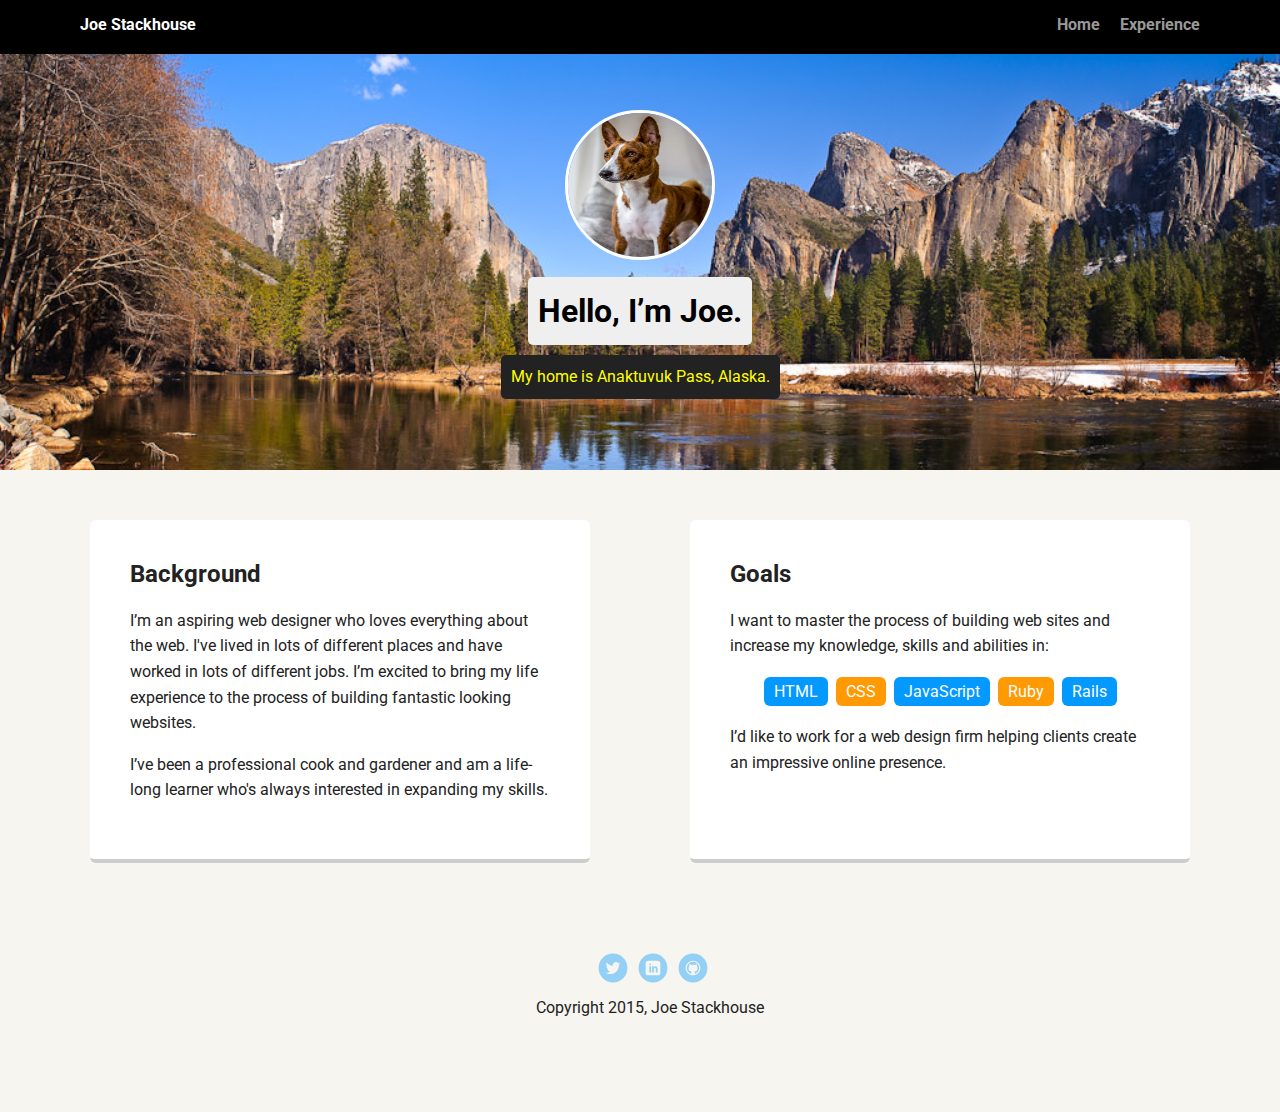
==== the_project_website/index.html @ 17e7d639 "moved folder" ====
<!doctype html>
<html lang="en">
<head>
  <meta charset="utf-8">
  <title>Joe Stackhouse's Profile</title>
  <meta name="viewport" content="width=device-width, initial-scale=1.0">
  <link rel="stylesheet" href="styles.css">
  <link href="https://fonts.googleapis.com/css?family=Muli%7CRoboto:400,300,500,700,900" rel="stylesheet"></head>
  <body>

    <div class="main-nav">
        <ul class="nav">
          <li class="name">Joe Stackhouse</li>
          <li><a href="#">Home</a></li>
          <li><a href="#">Experience</a></li>
        </ul>
    </div>

    <header>
      <img src="images/dog.jpg" alt="Drawing of Joe Stackhouse" class="profile-image">
      <h1 class="tag name">Hello, I’m Joe.</h1>
      <p class="tag location">My home is Anaktuvuk Pass, Alaska.</p>
    </header>

    <main class="flex">
      <div class="card">
        <h2>Background</h2>
        <p>I’m an aspiring web designer who loves everything about the web. I've lived in lots of different places and have worked in lots of different jobs. I’m excited to bring my life experience to the process of building fantastic looking websites.</p>
        <p>I’ve been a professional cook and gardener and am a life-long learner who's always interested in expanding my skills.</p>
      </div> 

      <div class="card">
        <h2>Goals</h2>
        <p>I want to master the process of building web sites and increase my knowledge, skills and abilities in:</p>
        <ul class="skills">
          <li>HTML</li>
          <li>CSS</li>
          <li>JavaScript</li>
          <li>Ruby</li>
          <li>Rails</li>
        </ul>
        <p>I’d like to work for a web design firm helping clients create an impressive online presence.</p>
      </div> 

    </main>
    <footer>
      <ul>
        <li><a href="#" class="social twitter">Twitter</a></li>
        <li><a href="#" class="social linkedin">LinkedIn</a></li>
        <li><a href="#" class="social github">Github</a></li>
      </ul>
      <p class="copyright">Copyright 2015, Joe Stackhouse</p>
    </footer>
  </body>
  </html>
---- the_project_website/styles.css ----
/* Global Layout Set-up */
* { 
  box-sizing: border-box;
}
  
body {
  margin: 0;
  padding: 0;
  text-align: center;
  font-family: 'Roboto', sans-serif;
  color: #222;
  background: #f7f5f0;
}
/* Link Styles */

a {
  text-decoration: none;
  color: #999;
}
a:hover {
  color: #6633ff;
}

/* Section Styles */

.main-nav {
  width: 100%;
  background: black;
  min-height: 30px;
  padding: 10px;
  position: fixed;
  text-align: center;
}
.nav {
  display: flex;
  justify-content: space-around;
  font-weight: 700;
  list-style-type: none;
  margin: 0 auto;
  padding: 0;
}

.nav .name {
    display: block;
    margin-right: auto;
    color: white;
}
.nav li {
  padding: 5px 10px 10px 10px;
}
.nav a {
  transition: all .5s;
}
.nav a:hover {
  color: white
}

header {
  text-align: center;
  background: url('images/outdoors_hd.jpg') no-repeat top center ;
  background-size: cover;
  overflow: hidden;
  padding-top: 60px;
}
header {
  line-height: 1.5;
}
header .profile-image {
  margin-top: 50px;
  width: 150px;
  height: 150px;
  border-radius: 50%;
  border: 3px solid white;
  transition: all .5s;
}
header .profile-image:hover {
  transform: scale(1.2) rotate(5deg);
}
.tag {
  background-color: #efefef;
  color: black;
  padding: 10px;
  border-radius: 5px;
  display: table;
  margin: 10px auto;
} 
.location {
  background-color: #222;
  color: yellow;
}
.card {
  margin: 30px;
  padding: 20px 40px 40px;
  max-width: 500px;
  text-align: left;
  background: #fff;
  border-bottom: 4px solid #ccc;
  border-radius: 6px;
  transition: all .5s;
}
.card:hover {
  border-color: #ff99ff;
}

ul.skills {
  padding: 0;
  text-align: center;
}

.skills li {
  border-radius: 6px;
  display: inline-block;
  background: #ff9904;
  color: white;
  padding: 5px 10px;
  margin: 2px;
}

.skills li:nth-child(odd) {
  background: #0399ff;
}

footer {
  width: 100%;
  min-height: 30px;
  padding: 20px 0 40px 20px;
}

footer .copyright {
  top: -8px;
  font-size: .75em;
}

footer ul {
  list-style-type: none;
  margin: 0;
  padding: 0;
}

footer ul li {
  display: inline-block;
}

a.social {
  display: inline-block;
  text-indent: -9999px;
  margin-left: 5px;
  width: 30px;
  height: 30px;
  background-size: 30px 30px;
  opacity: .4;
  transition: all .5s;
}
a.twitter {
  background-image: url(images/twitter.svg);
}
a.linkedin {
  background-image: url(images/linkedin.svg);
}
a.github {
  background-image: url(images/github.svg);
}
a.social:hover {
  opacity: 1;
}
.clearfix {
  clear: both;
}

/* Styles for larger screens */
@media screen and (min-width: 720px) {
  
  .flex {
      display: -ms-flexbox;      /* TWEENER - IE 10 */
      display: flex; 
      max-width: 1200px;
      -ms-flex-pack: distribute;
      justify-content: space-around;
      margin: 0 auto;
  }

  header {
    min-height: 470px;
  }

  .nav {
    max-width: 1200px;
    padding: 0 30px;
  }


  main {
    padding-top: 20px;
  }

  main p {
    line-height: 1.6em;
  }

  footer {
    font-size: 1.3em;
    max-width: 1200px;
    margin: 40px auto;
  }

}
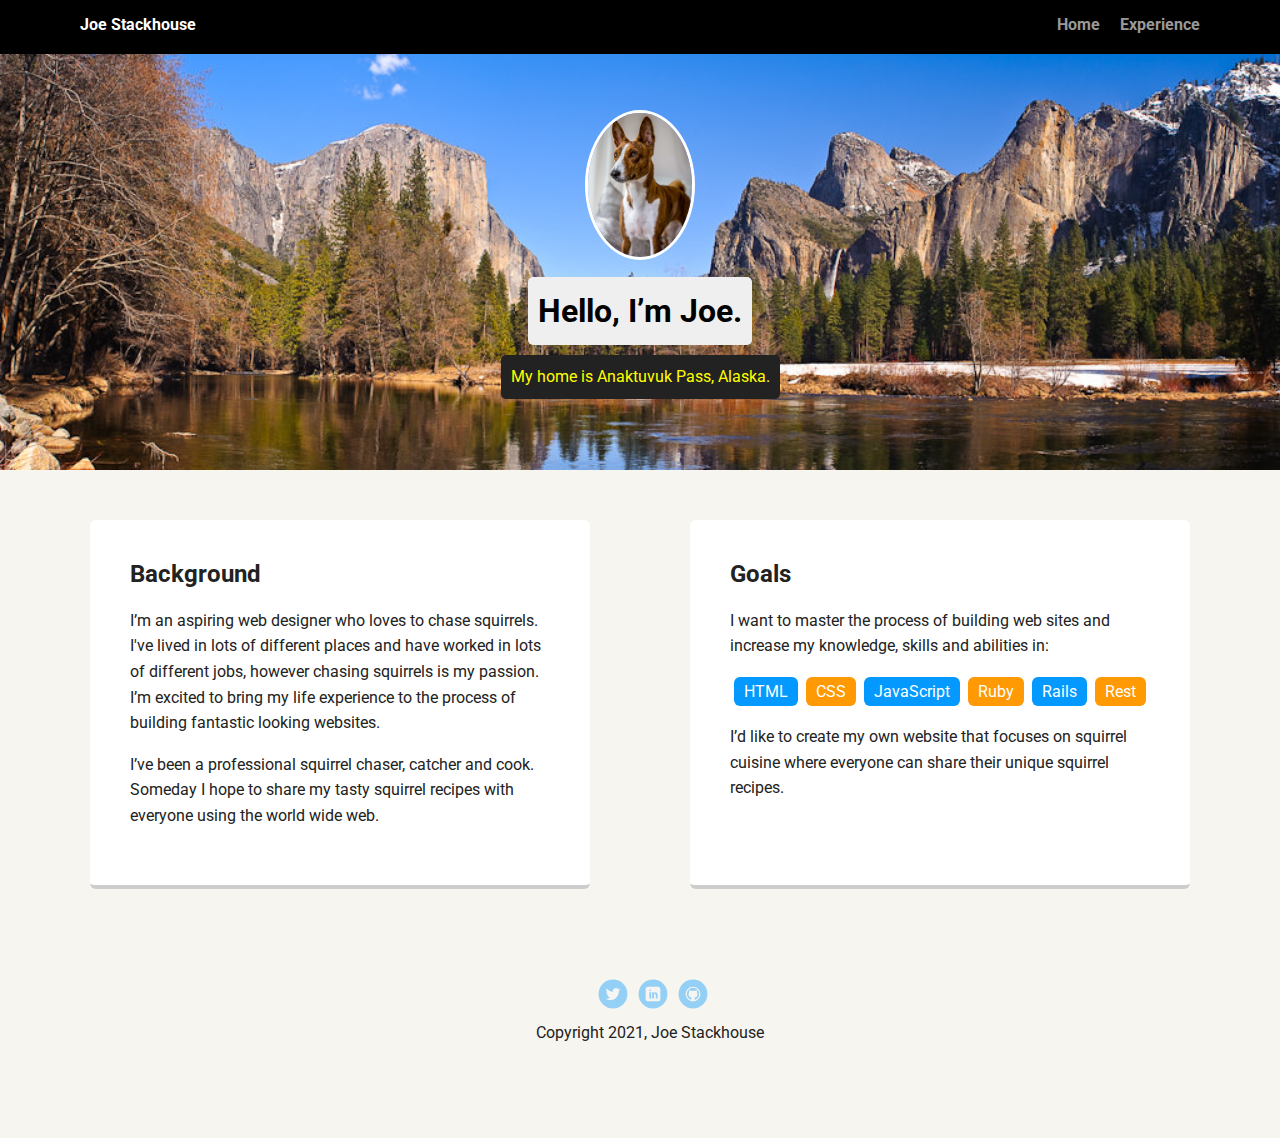
==== commit 286cb9b9: "-first 4 requirements" ====
--- a/the_project_website/index.html
+++ b/the_project_website/index.html
@@ -25,8 +25,8 @@
     <main class="flex">
       <div class="card">
         <h2>Background</h2>
-        <p>I’m an aspiring web designer who loves everything about the web. I've lived in lots of different places and have worked in lots of different jobs. I’m excited to bring my life experience to the process of building fantastic looking websites.</p>
-        <p>I’ve been a professional cook and gardener and am a life-long learner who's always interested in expanding my skills.</p>
+        <p>I’m an aspiring web designer who loves to chase squirrels. I've lived in lots of different places and have worked in lots of different jobs, however chasing squirrels is my passion. I’m excited to bring my life experience to the process of building fantastic looking websites.</p>
+        <p>I’ve been a professional squirrel chaser, catcher and cook.  Someday I hope to share my tasty squirrel recipes with everyone using the world wide web.</p>
       </div> 
 
       <div class="card">
@@ -38,18 +38,19 @@
           <li>JavaScript</li>
           <li>Ruby</li>
           <li>Rails</li>
+          <li>Rest</li>
         </ul>
-        <p>I’d like to work for a web design firm helping clients create an impressive online presence.</p>
+        <p>I’d like to create my own website that focuses on squirrel cuisine where everyone can share their unique squirrel recipes.</p>
       </div> 
 
     </main>
     <footer>
       <ul>
-        <li><a href="#" class="social twitter">Twitter</a></li>
-        <li><a href="#" class="social linkedin">LinkedIn</a></li>
-        <li><a href="#" class="social github">Github</a></li>
+        <li><a href="https://twitter.com/joestackhouse21" class="social twitter">Twitter</a></li>
+        <li><a href="https://www.linkedin.com/in/joe-stackhouse-253765206" class="social linkedin">LinkedIn</a></li>
+        <li><a href="https://github.com/social-network" class="social github">Github</a></li>
       </ul>
-      <p class="copyright">Copyright 2015, Joe Stackhouse</p>
+      <p class="copyright">Copyright 2021, Joe Stackhouse</p>
     </footer>
   </body>
   </html>
--- a/the_project_website/styles.css
+++ b/the_project_website/styles.css
@@ -67,14 +67,14 @@
 }
 header .profile-image {
   margin-top: 50px;
-  width: 150px;
+  width: auto;  /* preserve aspect ratio, plus the oval looks cool */
   height: 150px;
   border-radius: 50%;
   border: 3px solid white;
   transition: all .5s;
 }
 header .profile-image:hover {
-  transform: scale(1.2) rotate(5deg);
+  transform: scale(1.75) rotate(-29deg);
 }
 .tag {
   background-color: #efefef;
